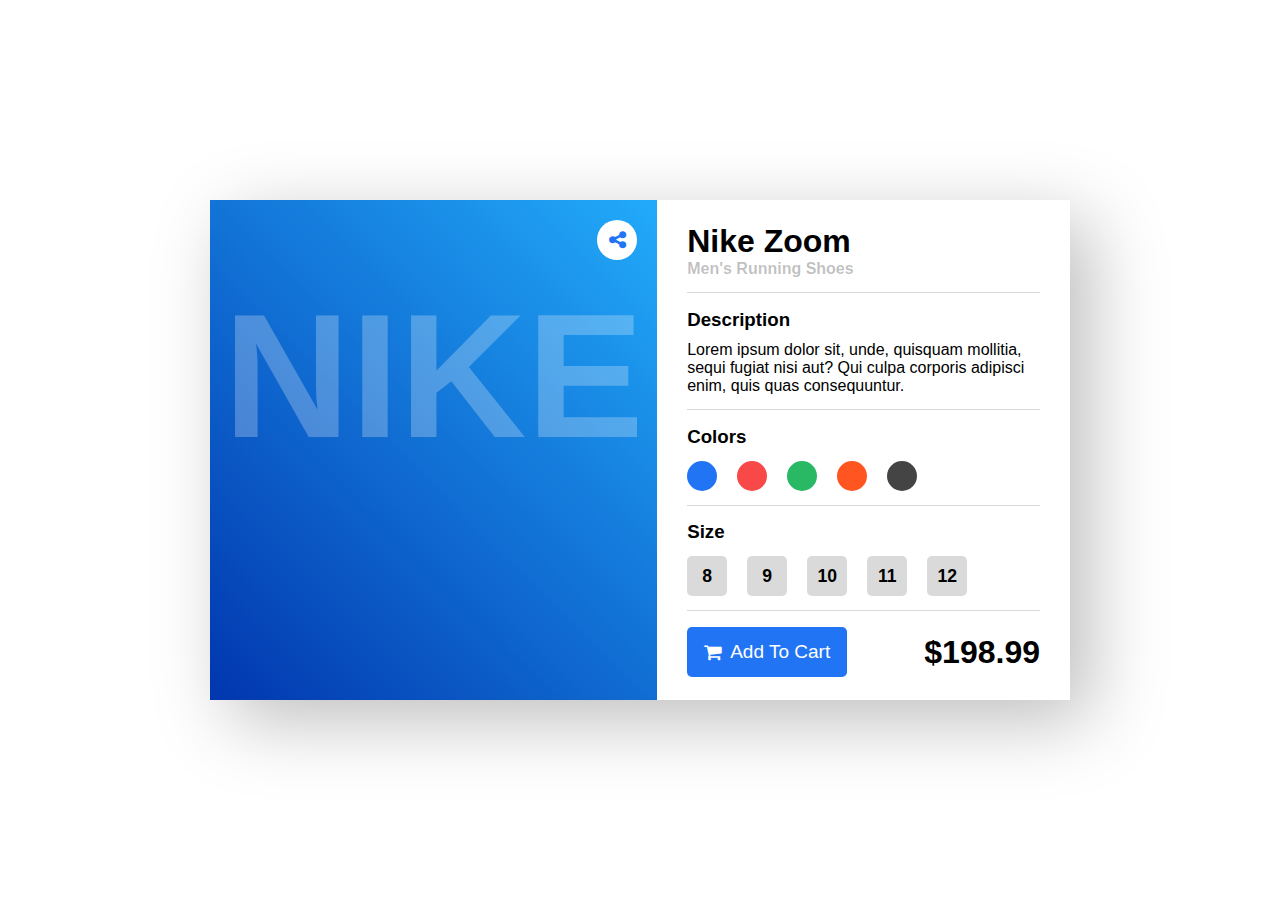
==== nike-product-card/index.html @ e3a61810 "nike product card first commit" ====
<!DOCTYPE html>
<html lang="en">
<head>
    <meta charset="UTF-8">
    <meta name="viewport" content="width=device-width, initial-scale=1.0">
    <title>Document</title>

    <link rel="stylesheet" href="https://stackpath.bootstrapcdn.com/font-awesome/4.7.0/css/font-awesome.min.css">
    <link rel="stylesheet" href="style.css">
    <link rel="stylesheet" href="responsive.css">
</head>
<body>
    <div class="main-page">
        <div class="card">
            <div class="shoe-img-container">

                <h1 class="bck-txt">nike</h1>
                <img src="/images/logo.png" alt="" class="logo">
                <div class="share-btn">
                    <i class="fa fa-share-alt" aria-hidden="true"></i>
                </div>

                <img src="/images/red.png" alt="" class="shoe-img">
                <img src="/images/green.png" alt="" class="shoe-img">
                <img src="/images/orange.png" alt="" class="shoe-img">
                <img src="/images/black.png" alt="" class="shoe-img">
                <img src="/images/blue.png" alt="" class="shoe-img">

                <div class="gradients">
                    <div class="gradient" color="red"></div>
                    <div class="gradient" color="green"></div>
                    <div class="gradient" color="orange"></div>
                    <div class="gradient" color="black"></div>
                    <div class="gradient" color="blue"></div>
                </div>
            </div>

            <div class="info-container">
                <div class="shoe-name">
                    <h1>nike zoom</h1>
                    <h3>men's running shoes</h3>
                </div>
                <div class="shoe-info">
                    <h3 class="row-title">description</h3>
                    <p class="description">Lorem ipsum dolor sit,  unde, quisquam mollitia, sequi fugiat nisi aut? Qui culpa corporis adipisci enim, quis quas consequuntur.</p>
                </div>
                <div class="colors">
                    <h3 class="row-title">colors</h3>
                    <div class="color-container">
                        <div class="color" color="blue"></div>
                        <div class="color" color="red"></div>
                        <div class="color" color="green"></div>
                        <div class="color" color="orange"></div>
                        <div class="color" color="black"></div>
                    </div>
                </div>
                <div class="sizes">
                    <h3 class="row-title">size</h3>
                    <div class="size-container">
                        <div class="size">8</div>
                        <div class="size">9</div>
                        <div class="size">10</div>
                        <div class="size">11</div>
                        <div class="size">12</div>
                    </div>
                </div>
                <div class="cart-price">
                    <div class="cart-btn">
                        <i class="fa fa-shopping-cart" aria-hidden="true"></i>
                        <span>add to cart</span>
                    </div>
                    <div class="price"><span>$198.99</span></div>
                </div>
            </div>
        </div>
    </div>

    <script src="script.js"></script>
</body>
</html>
---- nike-product-card/style.css ----
* {
  margin: 0px;
  padding: 0px;
  -webkit-box-sizing: border-box;
          box-sizing: border-box;
  background-size: cover;
  background-repeat: no-repeat;
  z-index: 0;
  list-style: none;
  font-family: sans-serif;
}

a {
  text-decoration: none;
}

.main-page {
  overflow: hidden;
  min-height: 100vh;
  display: -webkit-box;
  display: -ms-flexbox;
  display: flex;
  -webkit-box-pack: center;
      -ms-flex-pack: center;
          justify-content: center;
  -webkit-box-align: center;
      -ms-flex-align: center;
          align-items: center;
}

.main-page .card {
  -webkit-box-shadow: 20px 20px 70px rgba(0, 0, 0, 0.26);
          box-shadow: 20px 20px 70px rgba(0, 0, 0, 0.26);
  display: -webkit-box;
  display: -ms-flexbox;
  display: flex;
  -webkit-box-pack: center;
      -ms-flex-pack: center;
          justify-content: center;
  -webkit-box-align: center;
      -ms-flex-align: center;
          align-items: center;
  max-width: 860px;
}

.main-page .card .shoe-img-container {
  height: 500px;
  width: 52%;
  background-color: lightsalmon;
  position: relative;
}

.main-page .card .shoe-img-container h1 {
  position: absolute;
  top: 15%;
  left: 0;
  width: 100%;
  text-align: center;
  font-size: 11rem;
  text-transform: uppercase;
  font-weight: 700;
  color: rgba(255, 255, 255, 0.253);
  z-index: 2;
}

.main-page .card .shoe-img-container .logo {
  position: absolute;
  top: 20px;
  left: 20px;
  width: 100px;
  z-index: 2;
}

.main-page .card .shoe-img-container .logo:hover {
  opacity: .8;
  cursor: pointer;
}

.main-page .card .shoe-img-container .share-btn {
  position: absolute;
  top: 20px;
  right: 20px;
  z-index: 2;
  height: 40px;
  width: 40px;
  border-radius: 50%;
  line-height: 40px;
  text-align: center;
  background-color: #fff;
  color: #2175f5;
  font-size: 20px;
  -webkit-transition-duration: 150ms;
          transition-duration: 150ms;
}

.main-page .card .shoe-img-container .share-btn:hover {
  -webkit-transform: scale(1.2, 1.2);
          transform: scale(1.2, 1.2);
  cursor: pointer;
}

.main-page .card .shoe-img-container .shoe-img {
  position: absolute;
  top: 20%;
  left: -40%;
  z-index: 3;
  width: 135%;
  -webkit-transform: rotate(-20deg);
          transform: rotate(-20deg);
}

.main-page .card .shoe-img-container .gradients {
  position: absolute;
  top: 0;
  left: 0;
  height: 100%;
  width: 100%;
}

.main-page .card .shoe-img-container .gradients .gradient {
  position: absolute;
  top: 0;
  left: 0;
  height: 100%;
  width: 100%;
}

.main-page .card .shoe-img-container .gradients .gradient[color="blue"] {
  background-image: linear-gradient(45deg, #0136af, #22abfa);
  z-index: 1;
}

.main-page .card .shoe-img-container .gradients .gradient[color="red"] {
  background-image: linear-gradient(45deg, #d62926, #ee625f);
}

.main-page .card .shoe-img-container .gradients .gradient[color="green"] {
  background-image: linear-gradient(45deg, #11998e, #1ce669);
}

.main-page .card .shoe-img-container .gradients .gradient[color="orange"] {
  background-image: linear-gradient(45deg, #fc4a1a, #f7b733);
}

.main-page .card .shoe-img-container .gradients .gradient[color="black"] {
  background-image: linear-gradient(45deg, #111, #666);
}

.main-page .card .info-container {
  height: 500px;
  width: 48%;
  background-color: white;
  position: relative;
  padding: 23px 30px;
  display: -webkit-box;
  display: -ms-flexbox;
  display: flex;
  -webkit-box-orient: vertical;
  -webkit-box-direction: normal;
      -ms-flex-direction: column;
          flex-direction: column;
  -webkit-box-pack: justify;
      -ms-flex-pack: justify;
          justify-content: space-between;
}

.main-page .card .info-container .shoe-name {
  text-transform: capitalize;
  padding-bottom: 5px;
  border-bottom: 1.1px solid rgba(0, 0, 0, 0.15);
  padding: 14px 0;
  padding-top: 0 !important;
}

.main-page .card .info-container .shoe-name h3 {
  font-size: 1rem;
  color: rgba(0, 0, 0, 0.25);
}

.main-page .card .info-container .shoe-info {
  padding-bottom: 5px;
  border-bottom: 1.1px solid rgba(0, 0, 0, 0.15);
  padding: 14px 0;
}

.main-page .card .info-container .shoe-info h3 {
  margin-bottom: 10px;
}

.main-page .card .info-container .colors {
  padding-bottom: 5px;
  border-bottom: 1.1px solid rgba(0, 0, 0, 0.15);
  padding: 14px 0;
}

.main-page .card .info-container .colors .color-container {
  display: -webkit-box;
  display: -ms-flexbox;
  display: flex;
  margin-top: 13px;
}

.main-page .card .info-container .colors .color-container .color {
  height: 30px;
  width: 30px;
  border-radius: 50px;
  margin-right: 20px;
  -webkit-transition-duration: 150ms;
          transition-duration: 150ms;
}

.main-page .card .info-container .colors .color-container .color:hover {
  -webkit-transform: scale(1.2, 1.2);
          transform: scale(1.2, 1.2);
  -webkit-box-shadow: 5px 5px 30px rgba(0, 0, 0, 0.25);
          box-shadow: 5px 5px 30px rgba(0, 0, 0, 0.25);
  cursor: pointer;
}

.main-page .card .info-container .colors .color-container .color[color="blue"] {
  background: #2175f5;
}

.main-page .card .info-container .colors .color-container .color[color="red"] {
  background: #f84848;
}

.main-page .card .info-container .colors .color-container .color[color="green"] {
  background: #29b864;
}

.main-page .card .info-container .colors .color-container .color[color="orange"] {
  background: #ff5521;
}

.main-page .card .info-container .colors .color-container .color[color="black"] {
  background: #444;
}

.main-page .card .info-container .sizes {
  padding-bottom: 5px;
  border-bottom: 1.1px solid rgba(0, 0, 0, 0.15);
  padding: 14px 0;
}

.main-page .card .info-container .sizes .size-container {
  display: -webkit-box;
  display: -ms-flexbox;
  display: flex;
  margin-top: 13px;
}

.main-page .card .info-container .sizes .size-container .size {
  height: 40px;
  width: 40px;
  background-color: rgba(136, 136, 136, 0.308);
  margin-right: 20px;
  text-align: center;
  line-height: 40px;
  border-radius: 5px;
  font-weight: 600;
  font-size: 1.1rem;
  -webkit-transition-duration: 150ms;
          transition-duration: 150ms;
}

.main-page .card .info-container .sizes .size-container .size:hover {
  -webkit-transform: scale(1.2, 1.2);
          transform: scale(1.2, 1.2);
  -webkit-box-shadow: 5px 5px 40px rgba(0, 0, 0, 0.15);
          box-shadow: 5px 5px 40px rgba(0, 0, 0, 0.15);
  cursor: pointer;
}

.main-page .card .info-container .cart-price {
  display: -webkit-box;
  display: -ms-flexbox;
  display: flex;
  position: relative;
  -webkit-box-pack: justify;
      -ms-flex-pack: justify;
          justify-content: space-between;
  padding: 14px 0;
  padding-bottom: 0 !important;
}

.main-page .card .info-container .cart-price .cart-btn {
  height: 50px;
  width: 160px;
  border-radius: 5px;
  color: white;
  font-size: 19px;
  background-color: #2175f5;
  text-transform: capitalize;
  -webkit-transition-duration: 150ms;
          transition-duration: 150ms;
  display: -webkit-box;
  display: -ms-flexbox;
  display: flex;
  -webkit-box-pack: center;
      -ms-flex-pack: center;
          justify-content: center;
  -webkit-box-align: center;
      -ms-flex-align: center;
          align-items: center;
}

.main-page .card .info-container .cart-price .cart-btn i {
  margin-right: 8px;
}

.main-page .card .info-container .cart-price .cart-btn:hover {
  -webkit-transform: scale(1.1, 1.1);
          transform: scale(1.1, 1.1);
  -webkit-box-shadow: 5px 5px 20px rgba(0, 0, 0, 0.25);
          box-shadow: 5px 5px 20px rgba(0, 0, 0, 0.25);
  cursor: pointer;
}

.main-page .card .info-container .cart-price .price {
  display: -webkit-box;
  display: -ms-flexbox;
  display: flex;
  -webkit-box-pack: center;
      -ms-flex-pack: center;
          justify-content: center;
  -webkit-box-align: center;
      -ms-flex-align: center;
          align-items: center;
}

.main-page .card .info-container .cart-price .price span {
  font-size: 2rem;
  font-weight: 600;
}

.row-title {
  text-transform: capitalize;
}
/*# sourceMappingURL=style.css.map */
---- nike-product-card/responsive.css ----
@media screen and (max-width: 1000px) {

    .main-page{
        
        background-color: lightblue;
    }

    .card{
        background-color: lightcoral;
        flex-direction: column;
        width: 100%;
        box-shadow: 0 0 35px 1px rgba(0, 0, 0, 0.2);
        padding: 0;
        margin: 0;
    }
    
    .shoe-img-container{
        color: red;
        width: 50% !important;
    }

    .shoe-img{
        width: 100%;
        transform: rotate(-5deg) translateY(-50%);
        top: 55%;
        right: 2%;
    }

    .bcktxt{
        top: 20%;
        left: 5%;
    }
}
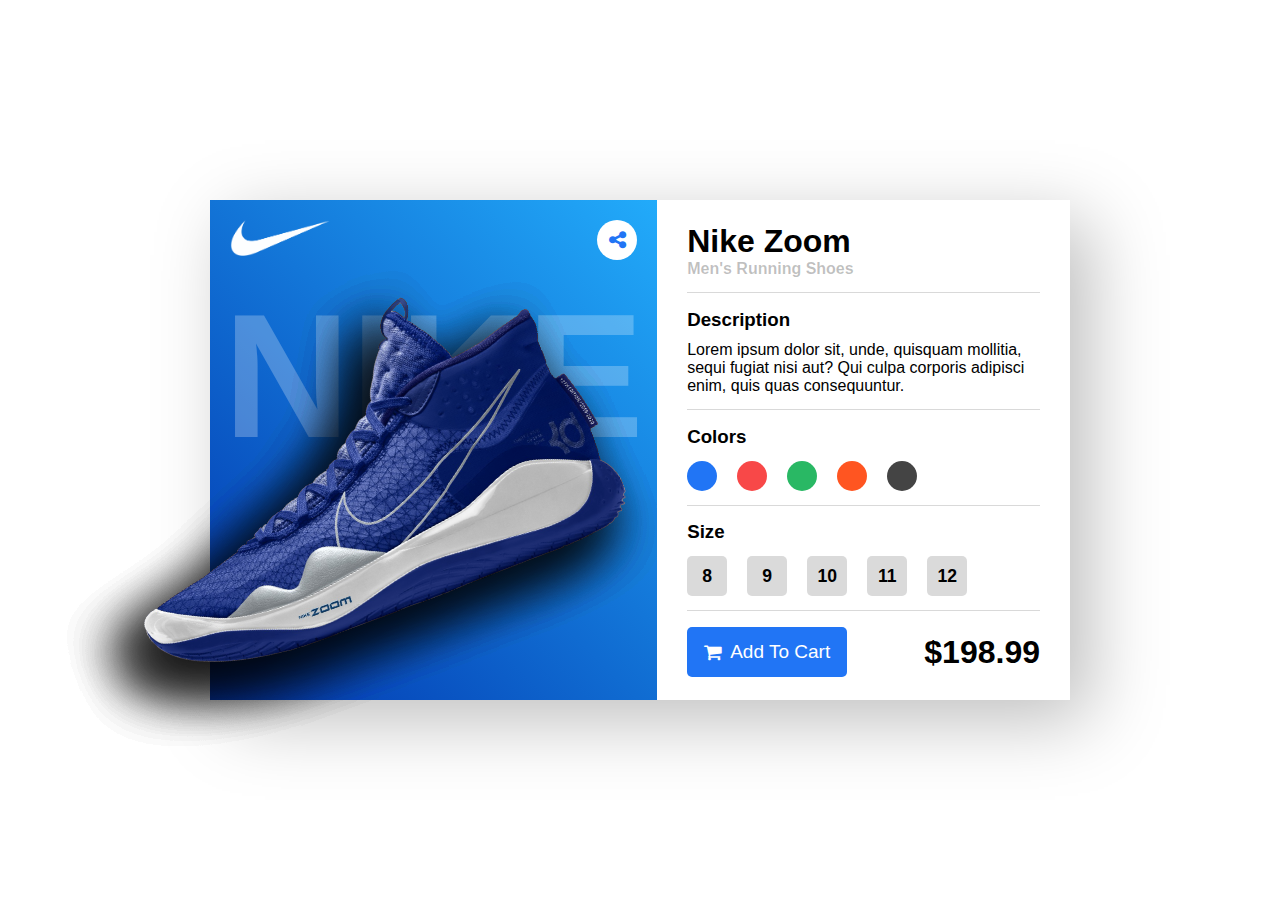
==== commit 7aea2f83: "Update index.html" ====
--- a/nike-product-card/index.html
+++ b/nike-product-card/index.html
@@ -15,16 +15,16 @@
             <div class="shoe-img-container">
 
                 <h1 class="bck-txt">nike</h1>
-                <img src="/images/logo.png" alt="" class="logo">
+                <img src="images/logo.png" alt="" class="logo">
                 <div class="share-btn">
                     <i class="fa fa-share-alt" aria-hidden="true"></i>
                 </div>
 
-                <img src="/images/red.png" alt="" class="shoe-img">
-                <img src="/images/green.png" alt="" class="shoe-img">
-                <img src="/images/orange.png" alt="" class="shoe-img">
-                <img src="/images/black.png" alt="" class="shoe-img">
-                <img src="/images/blue.png" alt="" class="shoe-img">
+                <img src="images/red.png" alt="" class="shoe-img">
+                <img src="images/green.png" alt="" class="shoe-img">
+                <img src="images/orange.png" alt="" class="shoe-img">
+                <img src="images/black.png" alt="" class="shoe-img">
+                <img src="images/blue.png" alt="" class="shoe-img">
 
                 <div class="gradients">
                     <div class="gradient" color="red"></div>
